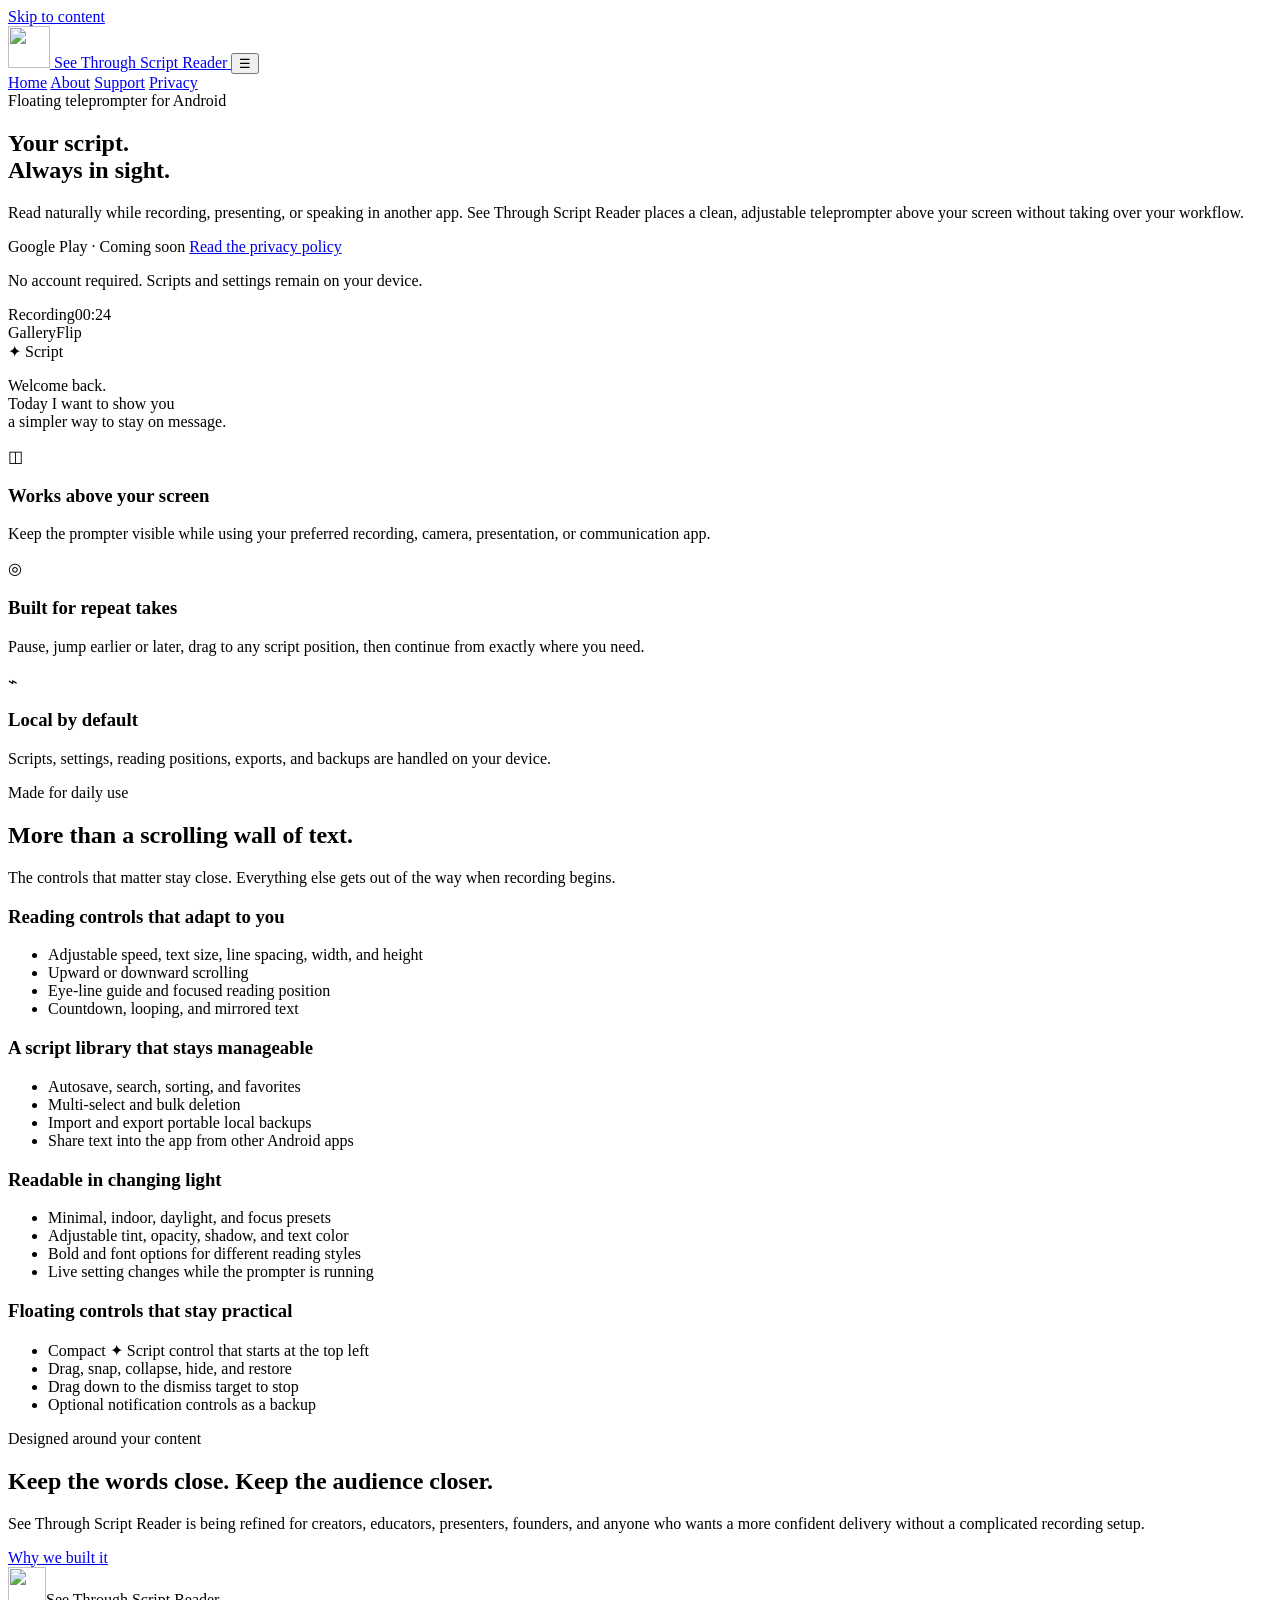
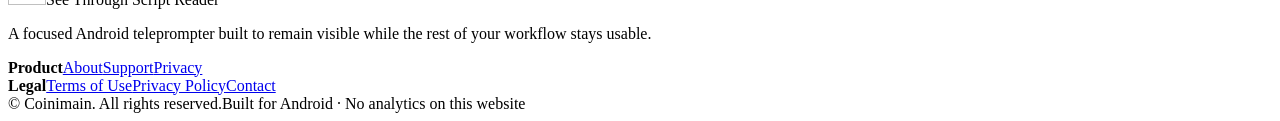
==== index.html @ 35f9e2bd "Add files via upload" ====
<!doctype html>
<html lang="en">
<head>
  <meta charset="utf-8">
  <meta name="viewport" content="width=device-width, initial-scale=1">
  <title>See Through Script Reader — Floating Teleprompter for Android</title>
  <meta name="description" content="A local-first floating teleprompter for Android. Keep your script visible while recording, presenting, or speaking in another app.">
  <meta name="theme-color" content="#070b14">
  <link rel="canonical" href="https://coinimain.github.io/see-through-script-reader-site/">
  <meta property="og:title" content="See Through Script Reader">
  <meta property="og:description" content="Your script stays visible while you record in the app of your choice.">
  <meta property="og:type" content="website">
  <meta property="og:url" content="https://coinimain.github.io/see-through-script-reader-site/">
  <meta property="og:image" content="https://coinimain.github.io/see-through-script-reader-site/assets/og-image.svg">
  <link rel="icon" href="assets/favicon.svg" type="image/svg+xml">
  <link rel="stylesheet" href="assets/styles.css">
  <script defer src="assets/app.js"></script>
</head>
<body>
<a class="skip-link" href="#main">Skip to content</a>
<header class="site-header">
  <div class="container nav">
    <a class="brand" href="index.html" aria-label="See Through Script Reader home">
      <img src="assets/logo.svg" alt="" width="42" height="42">
      <span>See Through Script Reader</span>
    </a>
    <button class="nav-toggle" type="button" aria-label="Open navigation" aria-expanded="false">☰</button>
    <nav class="nav-links" aria-label="Main navigation">
      <a href="index.html" aria-current="page">Home</a>
      <a href="about.html">About</a>
      <a href="support.html">Support</a>
      <a href="privacy.html">Privacy</a>
    </nav>
  </div>
</header>

<main id="main">
  <section class="hero">
    <div class="container hero-grid">
      <div class="hero-copy">
        <span class="eyebrow">Floating teleprompter for Android</span>
        <h1><span class="gradient-text">Your script.</span><br>Always in sight.</h1>
        <p>Read naturally while recording, presenting, or speaking in another app. See Through Script Reader places a clean, adjustable teleprompter above your screen without taking over your workflow.</p>
        <div class="actions">
          <span class="button button-primary button-muted" aria-label="Google Play release coming soon">Google Play · Coming soon</span>
          <a class="button button-secondary" href="privacy.html">Read the privacy policy</a>
        </div>
        <p class="hero-note">No account required. Scripts and settings remain on your device.</p>
      </div>

      <div class="phone-stage" aria-label="Illustration of the floating teleprompter above a recording screen">
        <div class="phone-glow"></div>
        <div class="phone">
          <div class="phone-screen">
            <div class="camera-dot"></div>
            <div class="recording-ui">
              <div class="recording-top"><span>Recording</span><span>00:24</span></div>
              <div class="recording-bottom"><span>Gallery</span><span class="record-dot"></span><span>Flip</span></div>
            </div>
            <div class="floating-pill">✦ Script</div>
            <div class="prompt-overlay">
              <div class="prompt-guide"></div>
              <p><span class="muted-line">Welcome back.</span><br><span class="focus-line">Today I want to show you</span><br><span class="muted-line">a simpler way to stay on message.</span></p>
            </div>
          </div>
        </div>
      </div>
    </div>
  </section>

  <section class="section-tight">
    <div class="container grid-3">
      <article class="card"><div class="icon-box">◫</div><h3>Works above your screen</h3><p>Keep the prompter visible while using your preferred recording, camera, presentation, or communication app.</p></article>
      <article class="card"><div class="icon-box">◎</div><h3>Built for repeat takes</h3><p>Pause, jump earlier or later, drag to any script position, then continue from exactly where you need.</p></article>
      <article class="card"><div class="icon-box">⌁</div><h3>Local by default</h3><p>Scripts, settings, reading positions, exports, and backups are handled on your device.</p></article>
    </div>
  </section>

  <section class="section">
    <div class="container">
      <div class="section-heading">
        <span class="eyebrow">Made for daily use</span>
        <h2>More than a scrolling wall of text.</h2>
        <p>The controls that matter stay close. Everything else gets out of the way when recording begins.</p>
      </div>
      <div class="grid-2">
        <article class="card">
          <h3>Reading controls that adapt to you</h3>
          <ul class="feature-list">
            <li>Adjustable speed, text size, line spacing, width, and height</li>
            <li>Upward or downward scrolling</li>
            <li>Eye-line guide and focused reading position</li>
            <li>Countdown, looping, and mirrored text</li>
          </ul>
        </article>
        <article class="card">
          <h3>A script library that stays manageable</h3>
          <ul class="feature-list">
            <li>Autosave, search, sorting, and favorites</li>
            <li>Multi-select and bulk deletion</li>
            <li>Import and export portable local backups</li>
            <li>Share text into the app from other Android apps</li>
          </ul>
        </article>
        <article class="card">
          <h3>Readable in changing light</h3>
          <ul class="feature-list">
            <li>Minimal, indoor, daylight, and focus presets</li>
            <li>Adjustable tint, opacity, shadow, and text color</li>
            <li>Bold and font options for different reading styles</li>
            <li>Live setting changes while the prompter is running</li>
          </ul>
        </article>
        <article class="card">
          <h3>Floating controls that stay practical</h3>
          <ul class="feature-list">
            <li>Compact ✦ Script control that starts at the top left</li>
            <li>Drag, snap, collapse, hide, and restore</li>
            <li>Drag down to the dismiss target to stop</li>
            <li>Optional notification controls as a backup</li>
          </ul>
        </article>
      </div>
    </div>
  </section>

  <section class="section-tight">
    <div class="container callout">
      <div class="callout-inner">
        <div>
          <span class="eyebrow">Designed around your content</span>
          <h2>Keep the words close. Keep the audience closer.</h2>
          <p>See Through Script Reader is being refined for creators, educators, presenters, founders, and anyone who wants a more confident delivery without a complicated recording setup.</p>
        </div>
        <a class="button button-secondary" href="about.html">Why we built it</a>
      </div>
    </div>
  </section>
</main>

<footer class="site-footer">
  <div class="container">
    <div class="footer-grid">
      <div><div class="footer-brand"><img src="assets/logo.svg" alt="" width="38" height="38"><span>See Through Script Reader</span></div><p class="footer-copy">A focused Android teleprompter built to remain visible while the rest of your workflow stays usable.</p></div>
      <div class="footer-links"><strong>Product</strong><a href="about.html">About</a><a href="support.html">Support</a><a href="privacy.html">Privacy</a></div>
      <div class="footer-links"><strong>Legal</strong><a href="terms.html">Terms of Use</a><a href="privacy.html">Privacy Policy</a><a href="mailto:contact.countdowntodo+scriptreader@gmail.com">Contact</a></div>
    </div>
    <div class="footer-bottom"><span>© <span data-year></span> Coinimain. All rights reserved.</span><span>Built for Android · No analytics on this website</span></div>
  </div>
</footer>
</body>
</html>
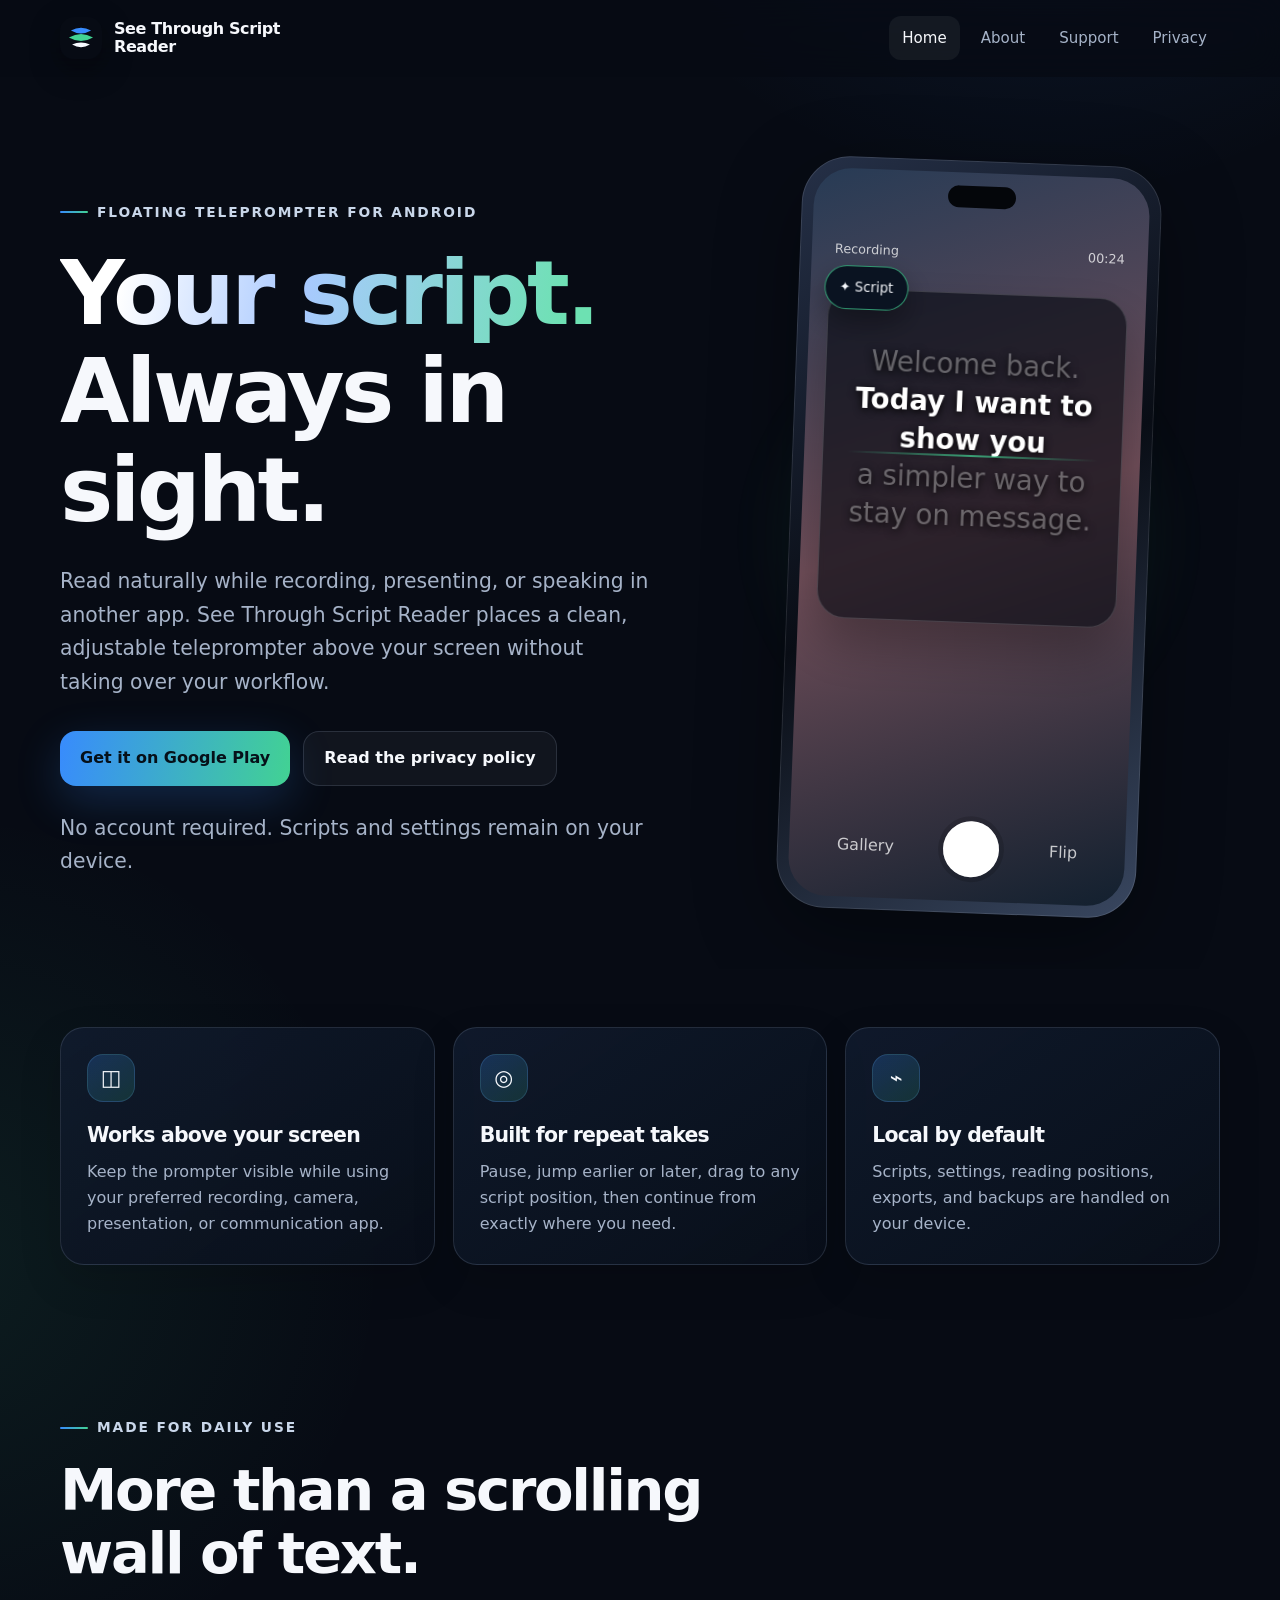
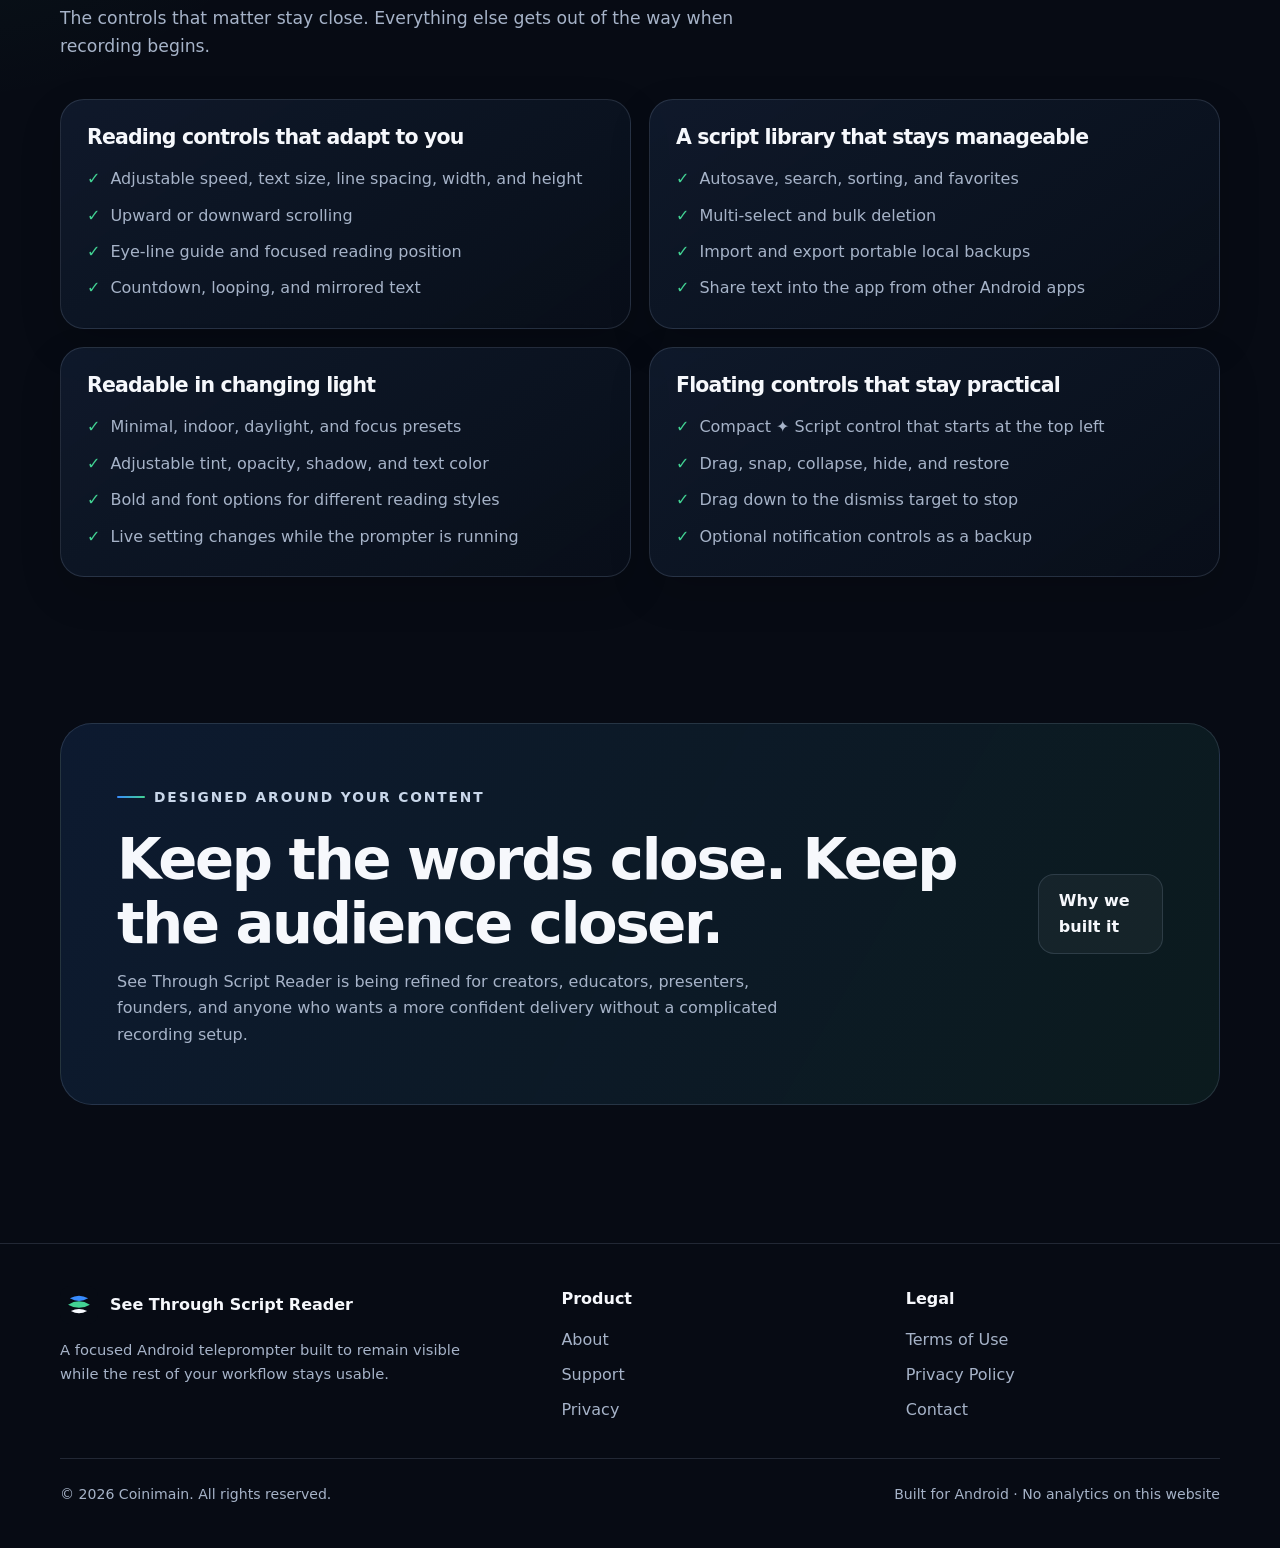
==== commit d7b7e72b: "Update index.html" ====
--- a/index.html
+++ b/index.html
@@ -42,7 +42,13 @@
         <h1><span class="gradient-text">Your script.</span><br>Always in sight.</h1>
         <p>Read naturally while recording, presenting, or speaking in another app. See Through Script Reader places a clean, adjustable teleprompter above your screen without taking over your workflow.</p>
         <div class="actions">
-          <span class="button button-primary button-muted" aria-label="Google Play release coming soon">Google Play · Coming soon</span>
+          <a class="button button-primary"
+             href="https://play.google.com/store/apps/details?id=com.countdtd.seethroughscriptreader"
+             target="_blank"
+             rel="noopener"
+             aria-label="Get See Through Script Reader on Google Play">
+             Get it on Google Play
+          </a>
           <a class="button button-secondary" href="privacy.html">Read the privacy policy</a>
         </div>
         <p class="hero-note">No account required. Scripts and settings remain on your device.</p>
--- a/assets/styles.css
+++ b/assets/styles.css
@@ -0,0 +1,202 @@
+:root {
+  color-scheme: dark;
+  --bg: #070b14;
+  --bg-soft: #0a101c;
+  --surface: #0d1524;
+  --surface-2: #111c2f;
+  --surface-3: #17243a;
+  --text: #f6f8fc;
+  --muted: #a6b3c8;
+  --muted-2: #7f8da4;
+  --line: rgba(164, 183, 211, .17);
+  --blue: #388bfd;
+  --green: #42d293;
+  --danger: #ff7c88;
+  --shadow: 0 24px 80px rgba(0, 0, 0, .36);
+  --radius-xl: 32px;
+  --radius-lg: 24px;
+  --radius-md: 18px;
+  --max: 1160px;
+}
+
+* { box-sizing: border-box; }
+html { scroll-behavior: smooth; }
+body {
+  margin: 0;
+  min-height: 100vh;
+  background:
+    radial-gradient(circle at 82% -10%, rgba(56, 139, 253, .15), transparent 32rem),
+    radial-gradient(circle at -5% 40%, rgba(66, 210, 147, .09), transparent 28rem),
+    var(--bg);
+  color: var(--text);
+  font-family: Inter, ui-sans-serif, system-ui, -apple-system, BlinkMacSystemFont, "Segoe UI", sans-serif;
+  line-height: 1.65;
+  -webkit-font-smoothing: antialiased;
+}
+
+a { color: inherit; }
+img, svg { display: block; max-width: 100%; }
+button, input, textarea { font: inherit; }
+::selection { background: rgba(66, 210, 147, .28); color: #fff; }
+
+.container { width: min(calc(100% - 40px), var(--max)); margin-inline: auto; }
+.skip-link {
+  position: fixed; left: 16px; top: -80px; z-index: 999;
+  background: var(--text); color: var(--bg); padding: 10px 16px; border-radius: 12px;
+}
+.skip-link:focus { top: 16px; }
+
+.site-header {
+  position: sticky; top: 0; z-index: 50;
+  border-bottom: 1px solid transparent;
+  backdrop-filter: blur(18px);
+  background: rgba(7, 11, 20, .78);
+}
+.site-header.scrolled { border-color: var(--line); }
+.nav {
+  min-height: 76px; display: flex; align-items: center; justify-content: space-between; gap: 20px;
+}
+.brand { display: inline-flex; align-items: center; gap: 12px; text-decoration: none; font-weight: 750; letter-spacing: -.025em; }
+.brand img { width: 42px; height: 42px; border-radius: 14px; box-shadow: 0 10px 30px rgba(0,0,0,.35); }
+.brand span { max-width: 215px; line-height: 1.1; }
+.nav-links { display: flex; align-items: center; gap: 8px; }
+.nav-links a {
+  color: var(--muted); text-decoration: none; padding: 10px 13px; border-radius: 12px; font-size: .94rem;
+}
+.nav-links a:hover, .nav-links a[aria-current="page"] { color: var(--text); background: rgba(255,255,255,.055); }
+.nav-toggle { display: none; border: 1px solid var(--line); background: var(--surface); color: var(--text); width: 44px; height: 44px; border-radius: 14px; }
+
+.hero { padding: 84px 0 56px; overflow: hidden; }
+.hero-grid { display: grid; grid-template-columns: minmax(0, 1.08fr) minmax(340px, .92fr); align-items: center; gap: 70px; }
+.eyebrow {
+  display: inline-flex; align-items: center; gap: 9px; margin-bottom: 20px;
+  color: #c9d7ea; font-size: .86rem; font-weight: 700; text-transform: uppercase; letter-spacing: .14em;
+}
+.eyebrow::before { content: ""; width: 28px; height: 2px; background: linear-gradient(90deg, var(--blue), var(--green)); border-radius: 10px; }
+h1, h2, h3 { margin: 0; line-height: 1.1; letter-spacing: -.04em; }
+h1 { font-size: clamp(3.25rem, 7vw, 6.75rem); max-width: 850px; }
+h2 { font-size: clamp(2rem, 4.5vw, 3.65rem); }
+h3 { font-size: 1.28rem; }
+.gradient-text { background: linear-gradient(100deg, #fff 12%, #a9c9ff 45%, #6de1b2 94%); -webkit-background-clip: text; background-clip: text; color: transparent; }
+.hero-copy > p { margin: 26px 0 0; color: var(--muted); font-size: clamp(1.05rem, 2vw, 1.27rem); max-width: 670px; }
+.actions { display: flex; flex-wrap: wrap; gap: 13px; margin-top: 32px; }
+.button {
+  min-height: 52px; display: inline-flex; align-items: center; justify-content: center; gap: 10px;
+  padding: 13px 20px; border-radius: 16px; text-decoration: none; border: 1px solid var(--line); font-weight: 720;
+  transition: transform .2s ease, border-color .2s ease, background .2s ease;
+}
+.button:hover { transform: translateY(-2px); }
+.button-primary { color: #061019; border: 0; background: linear-gradient(100deg, var(--blue), var(--green)); box-shadow: 0 15px 45px rgba(56,139,253,.22); }
+.button-secondary { background: rgba(255,255,255,.045); }
+.button-muted { color: var(--muted); cursor: default; }
+.hero-note { margin-top: 18px; color: var(--muted-2); font-size: .91rem; }
+
+.phone-stage { position: relative; min-height: 620px; display: grid; place-items: center; }
+.phone-glow { position: absolute; width: 440px; height: 440px; border-radius: 50%; background: radial-gradient(circle, rgba(56,139,253,.22), rgba(66,210,147,.08) 45%, transparent 70%); filter: blur(18px); }
+.phone {
+  position: relative; width: min(360px, 94vw); aspect-ratio: 9/18.8; padding: 12px; border-radius: 48px;
+  background: linear-gradient(145deg, #253047, #090d15 50%, #394760); box-shadow: var(--shadow), inset 0 0 0 1px rgba(255,255,255,.11);
+  transform: rotate(2.2deg);
+}
+.phone-screen { position: relative; height: 100%; overflow: hidden; border-radius: 38px; background: linear-gradient(160deg, #273b55, #704e59 48%, #12202f 100%); }
+.camera-dot { position: absolute; z-index: 4; top: 13px; left: 50%; transform: translateX(-50%); width: 68px; height: 22px; border-radius: 99px; background: #04060a; }
+.recording-ui { position: absolute; inset: 0; padding: 70px 23px 24px; display: flex; flex-direction: column; justify-content: space-between; color: rgba(255,255,255,.75); }
+.recording-top { display: flex; justify-content: space-between; font-size: .8rem; }
+.recording-bottom { display: flex; justify-content: space-around; align-items: center; }
+.record-dot { width: 56px; height: 56px; border-radius: 50%; background: #fff; box-shadow: inset 0 0 0 5px rgba(255,255,255,.25), 0 0 0 5px rgba(0,0,0,.15); }
+.prompt-overlay { position: absolute; z-index: 3; left: 18px; right: 18px; top: 120px; min-height: 330px; padding: 52px 24px 24px; border-radius: 28px; background: rgba(4,8,15,.62); border: 1px solid rgba(255,255,255,.16); backdrop-filter: blur(4px); box-shadow: 0 26px 50px rgba(0,0,0,.28); }
+.floating-pill { position: absolute; z-index: 5; left: 14px; top: 97px; display: inline-flex; gap: 7px; align-items: center; padding: 10px 14px; border-radius: 99px; background: #0a1321; border: 1px solid rgba(66,210,147,.7); box-shadow: 0 12px 30px rgba(0,0,0,.35); font-size: .83rem; }
+.prompt-overlay p { margin: 0; font-size: 1.72rem; line-height: 1.38; text-align: center; text-shadow: 0 2px 8px #000; }
+.prompt-overlay .muted-line { color: rgba(255,255,255,.34); }
+.prompt-overlay .focus-line { color: #fff; font-weight: 750; }
+.prompt-guide { position: absolute; left: 24px; right: 24px; top: 49%; height: 2px; background: linear-gradient(90deg, transparent, var(--green), transparent); opacity: .72; }
+
+.section { padding: 88px 0; }
+.section-tight { padding: 58px 0; }
+.section-heading { max-width: 720px; margin-bottom: 38px; }
+.section-heading p, .lede { color: var(--muted); font-size: 1.08rem; margin: 18px 0 0; }
+.grid-3 { display: grid; grid-template-columns: repeat(3, 1fr); gap: 18px; }
+.grid-2 { display: grid; grid-template-columns: repeat(2, 1fr); gap: 18px; }
+.card {
+  border: 1px solid var(--line); border-radius: var(--radius-lg); padding: 26px; background: linear-gradient(145deg, rgba(17,28,47,.84), rgba(9,15,26,.92)); box-shadow: 0 16px 42px rgba(0,0,0,.15);
+}
+.card p { color: var(--muted); margin: 12px 0 0; }
+.icon-box { width: 48px; height: 48px; display: grid; place-items: center; margin-bottom: 22px; border-radius: 16px; background: linear-gradient(145deg, rgba(56,139,253,.22), rgba(66,210,147,.15)); border: 1px solid rgba(105,188,255,.18); font-size: 1.35rem; }
+.feature-list { margin: 18px 0 0; padding: 0; list-style: none; display: grid; gap: 10px; }
+.feature-list li { color: var(--muted); display: flex; gap: 10px; }
+.feature-list li::before { content: "✓"; color: var(--green); font-weight: 800; }
+
+.callout { border: 1px solid var(--line); border-radius: var(--radius-xl); padding: clamp(28px, 5vw, 56px); background: linear-gradient(120deg, rgba(56,139,253,.12), rgba(66,210,147,.08)); }
+.callout-inner { display: flex; align-items: center; justify-content: space-between; gap: 30px; }
+.callout p { color: var(--muted); max-width: 680px; margin: 14px 0 0; }
+
+.page-hero { padding: 72px 0 46px; }
+.page-hero h1 { font-size: clamp(2.8rem, 6vw, 5rem); }
+.page-hero p { max-width: 760px; color: var(--muted); font-size: 1.16rem; margin: 22px 0 0; }
+.content-layout { display: grid; grid-template-columns: 240px minmax(0, 780px); gap: 56px; align-items: start; }
+.side-nav { position: sticky; top: 104px; display: grid; gap: 6px; }
+.side-nav a { color: var(--muted); text-decoration: none; padding: 9px 12px; border-radius: 10px; font-size: .93rem; }
+.side-nav a:hover { color: var(--text); background: rgba(255,255,255,.045); }
+.prose { min-width: 0; }
+.prose section { scroll-margin-top: 110px; padding: 0 0 42px; }
+.prose h2 { font-size: 1.72rem; letter-spacing: -.025em; margin-bottom: 14px; }
+.prose h3 { font-size: 1.15rem; margin: 24px 0 9px; }
+.prose p, .prose li { color: #bdc8d9; }
+.prose p { margin: 0 0 16px; }
+.prose ul, .prose ol { margin: 0 0 18px; padding-left: 22px; }
+.prose a { color: #8fc0ff; text-underline-offset: 3px; }
+.meta-card { display: flex; flex-wrap: wrap; gap: 12px 28px; margin-top: 28px; padding: 18px 22px; border: 1px solid var(--line); border-radius: var(--radius-md); background: var(--surface); color: var(--muted); font-size: .93rem; }
+.notice { margin: 18px 0; padding: 18px 20px; border-left: 3px solid var(--green); border-radius: 0 14px 14px 0; background: rgba(66,210,147,.075); color: #cbd6e5; }
+
+.faq { display: grid; gap: 12px; }
+details { border: 1px solid var(--line); border-radius: 18px; background: var(--surface); overflow: hidden; }
+summary { list-style: none; cursor: pointer; padding: 20px 22px; font-weight: 700; display: flex; justify-content: space-between; gap: 20px; }
+summary::-webkit-details-marker { display: none; }
+summary::after { content: "+"; color: var(--green); font-size: 1.3rem; font-weight: 400; }
+details[open] summary::after { content: "−"; }
+details p { color: var(--muted); margin: 0; padding: 0 22px 22px; }
+
+.contact-card { display: grid; grid-template-columns: 1fr auto; align-items: center; gap: 24px; }
+.contact-card p { margin-bottom: 0; }
+
+.site-footer { border-top: 1px solid var(--line); margin-top: 80px; padding: 42px 0; color: var(--muted); }
+.footer-grid { display: grid; grid-template-columns: 1.2fr .8fr .8fr; gap: 30px; }
+.footer-brand { display: flex; gap: 12px; align-items: center; color: var(--text); font-weight: 750; }
+.footer-brand img { width: 38px; }
+.footer-copy { max-width: 420px; margin: 14px 0 0; font-size: .92rem; }
+.footer-links { display: grid; align-content: start; gap: 9px; }
+.footer-links strong { color: var(--text); margin-bottom: 5px; }
+.footer-links a { color: var(--muted); text-decoration: none; }
+.footer-links a:hover { color: var(--text); }
+.footer-bottom { display: flex; justify-content: space-between; gap: 20px; margin-top: 34px; padding-top: 24px; border-top: 1px solid var(--line); font-size: .88rem; }
+
+@media (max-width: 900px) {
+  .hero-grid { grid-template-columns: 1fr; gap: 24px; }
+  .hero-copy { text-align: center; }
+  .hero-copy > p { margin-inline: auto; }
+  .actions { justify-content: center; }
+  .phone-stage { min-height: 610px; }
+  .grid-3 { grid-template-columns: 1fr 1fr; }
+  .content-layout { grid-template-columns: 1fr; gap: 20px; }
+  .side-nav { position: static; display: flex; overflow-x: auto; padding-bottom: 8px; }
+  .side-nav a { white-space: nowrap; background: var(--surface); }
+}
+
+@media (max-width: 720px) {
+  .container { width: min(calc(100% - 28px), var(--max)); }
+  .nav-toggle { display: grid; place-items: center; }
+  .nav-links { position: absolute; top: 68px; left: 14px; right: 14px; display: none; padding: 12px; border: 1px solid var(--line); border-radius: 18px; background: rgba(9,15,26,.98); box-shadow: var(--shadow); }
+  .nav-links.open { display: grid; }
+  .nav-links a { padding: 13px 14px; }
+  .hero { padding-top: 58px; }
+  h1 { font-size: clamp(3rem, 15vw, 4.8rem); }
+  .grid-2, .grid-3 { grid-template-columns: 1fr; }
+  .callout-inner, .contact-card { grid-template-columns: 1fr; display: grid; }
+  .footer-grid { grid-template-columns: 1fr; }
+  .footer-bottom { flex-direction: column; }
+  .brand span { font-size: .93rem; max-width: 150px; }
+}
+
+@media (prefers-reduced-motion: reduce) {
+  *, *::before, *::after { scroll-behavior: auto !important; transition: none !important; animation: none !important; }
+}
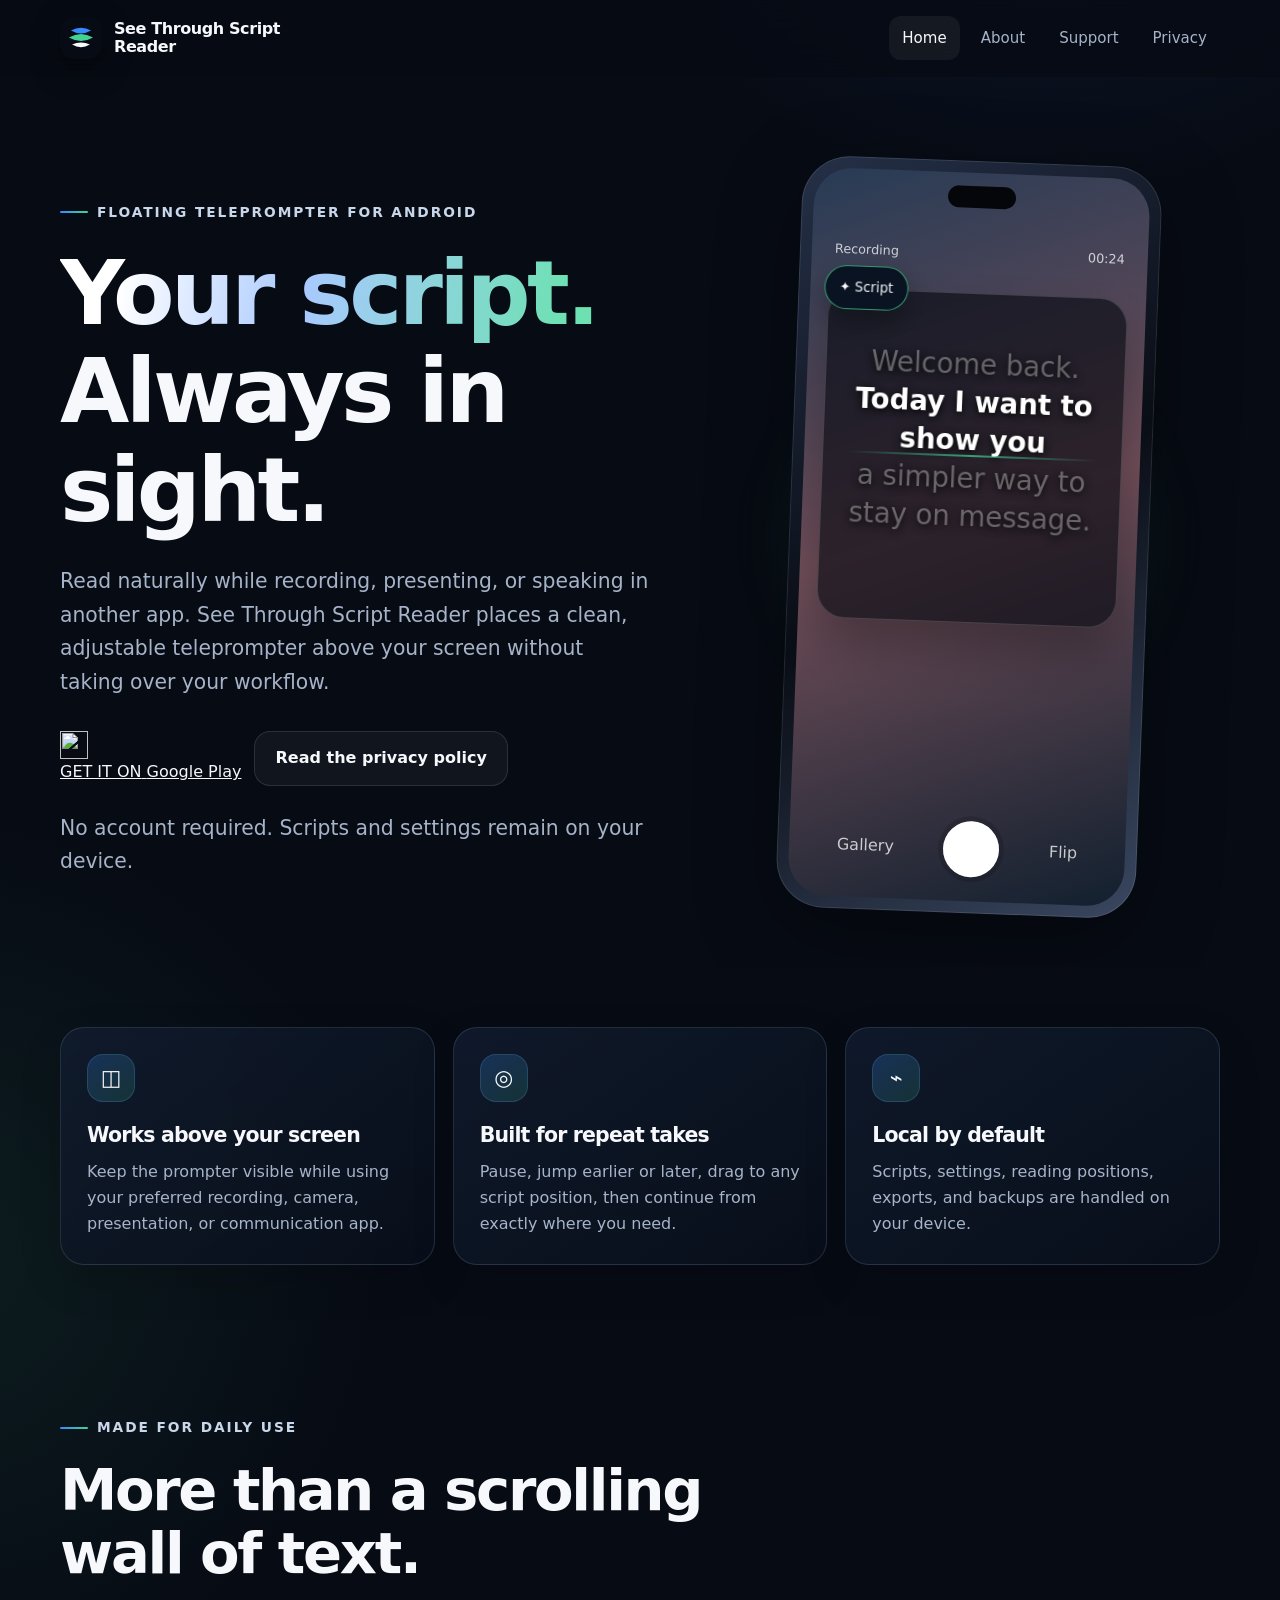
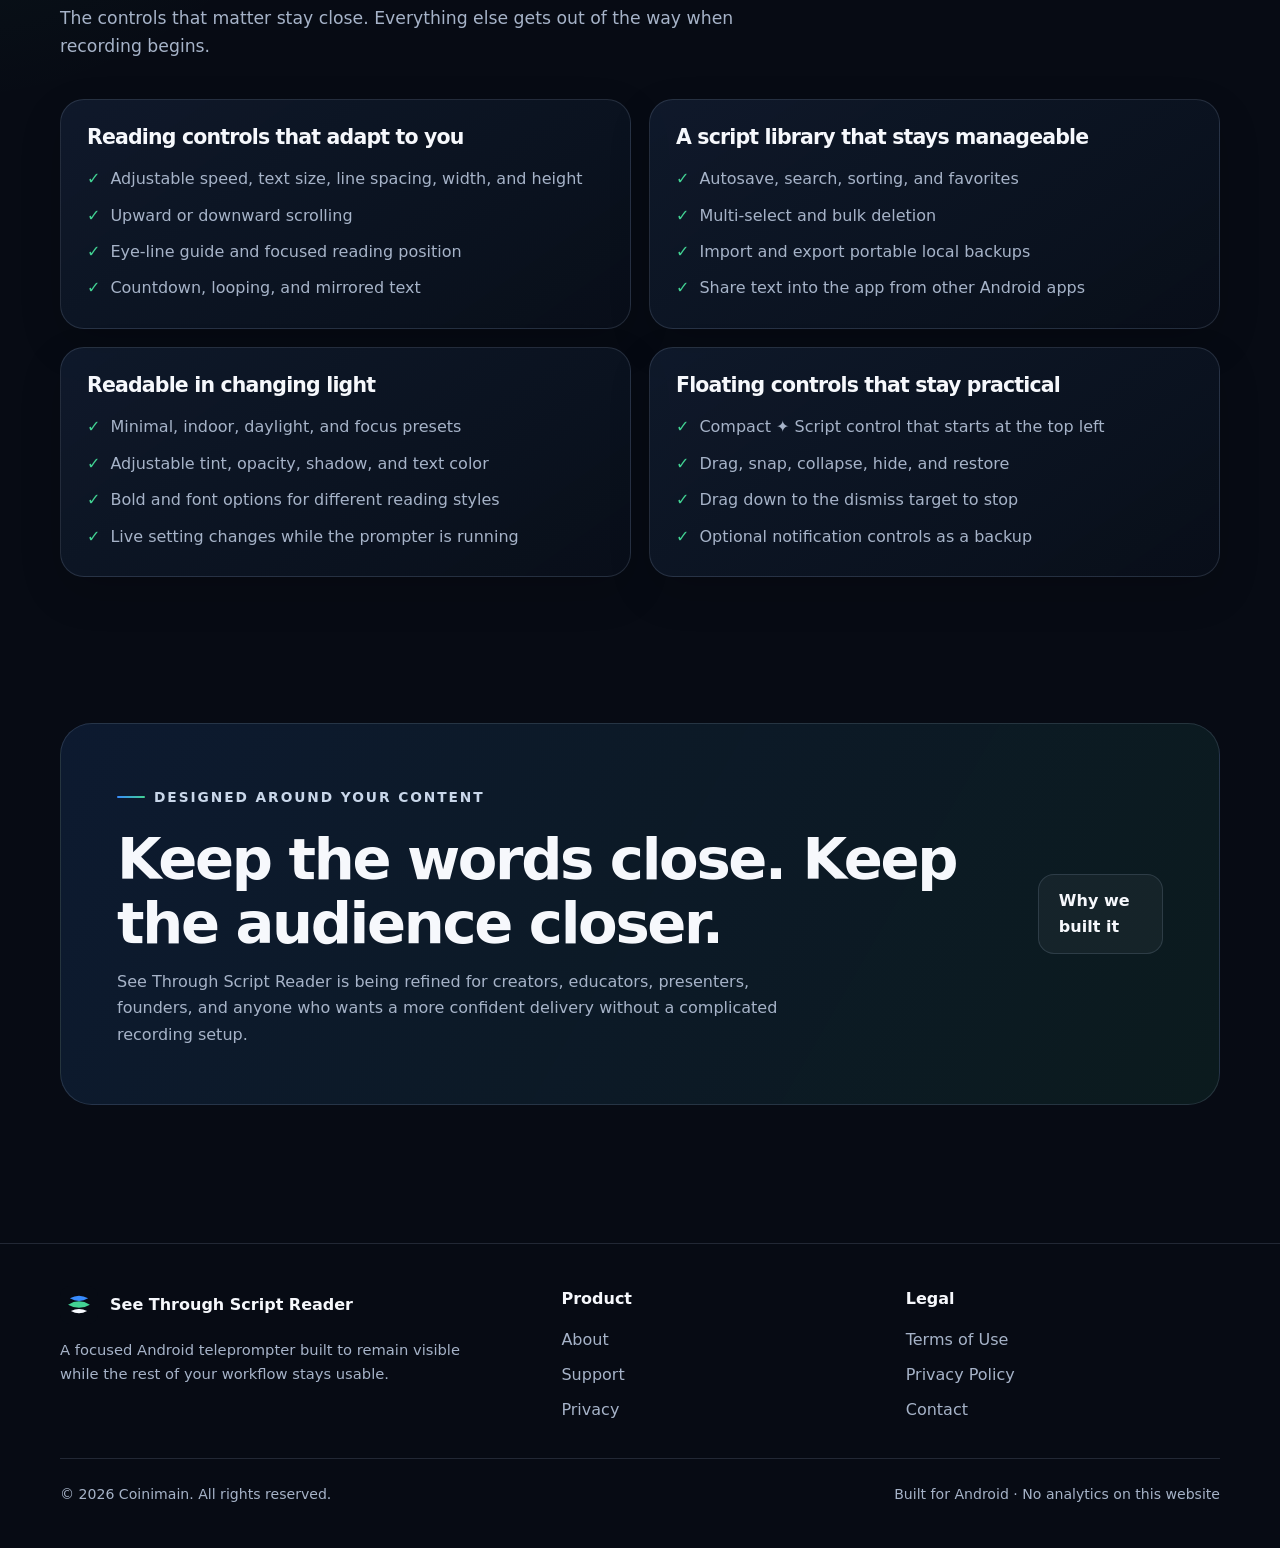
==== commit 79b2b56e: "Update index.html" ====
--- a/index.html
+++ b/index.html
@@ -42,13 +42,17 @@
         <h1><span class="gradient-text">Your script.</span><br>Always in sight.</h1>
         <p>Read naturally while recording, presenting, or speaking in another app. See Through Script Reader places a clean, adjustable teleprompter above your screen without taking over your workflow.</p>
         <div class="actions">
-          <a class="button button-primary"
-             href="https://play.google.com/store/apps/details?id=com.countdtd.seethroughscriptreader"
-             target="_blank"
-             rel="noopener"
-             aria-label="Get See Through Script Reader on Google Play">
-             Get it on Google Play
-          </a>
+          <a class="google-play-badge"
+   href="https://play.google.com/store/apps/details?id=com.countdtd.seethroughscriptreader"
+   target="_blank"
+   rel="noopener"
+   aria-label="Get See Through Script Reader on Google Play">
+  <img src="assets/google-play.svg" alt="" width="28" height="28">
+  <span class="google-play-copy">
+    <span class="google-play-kicker">GET IT ON</span>
+    <span class="google-play-name">Google Play</span>
+  </span>
+</a>
           <a class="button button-secondary" href="privacy.html">Read the privacy policy</a>
         </div>
         <p class="hero-note">No account required. Scripts and settings remain on your device.</p>
